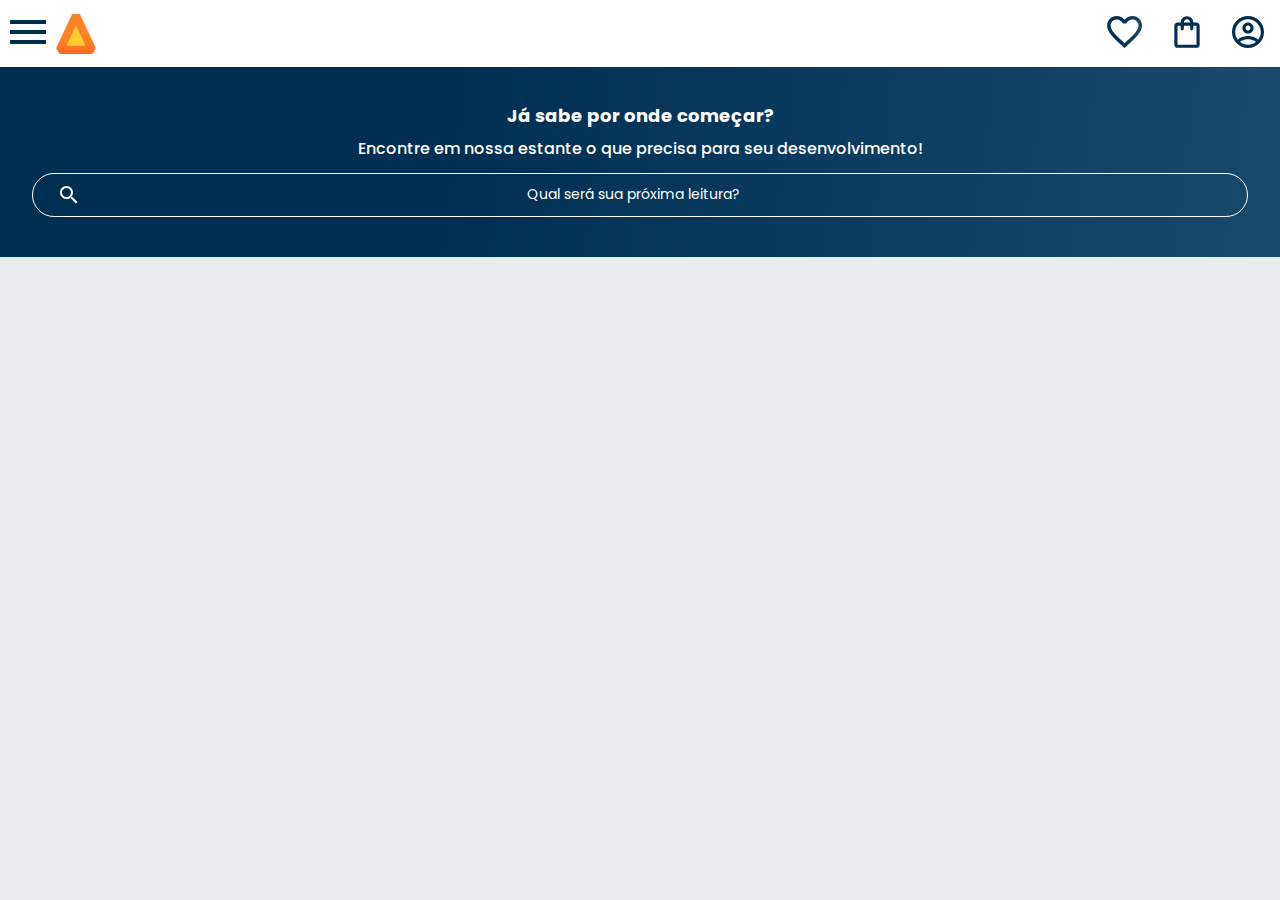
==== AluraBooks/index.html @ f0db960e "HTML e CSS" ====
<!DOCTYPE html>
<html>

<head>
    <meta charset="UTF-8">
    <meta name="viewport" content="width=device-width, initial-scale=1.0">
    <title>AluraBooks</title>
    <link rel="stylesheet" href="reset.css">    
    <link rel="preconnect" href="https://fonts.googleapis.com">
    <link rel="preconnect" href="https://fonts.gstatic.com" crossorigin>
    <link href="https://fonts.googleapis.com/css2?family=Poppins:wght@300;400;500;700&display=swap" rel="stylesheet">    
    <link rel="stylesheet" href="styles.css">

</head>

<body>
    <header class="cabecalho">
        <div class="container">
            <input type="checkbox" id="menu" class="container__botao">
            <label for="menu">
                <span class="cabecalho__menu-hamburguer container__imagem"></span>
            </label>
            <ul class="lista-menu">
                <li class="lista-menu__titulo">Categorias</li>
                <li class="lista-menu__item">
                    <a class="lista-menu__link" href="#">Programação</a>
                </li>
                <li class="lista-menu__item">
                    <a class="lista-menu__link" href="#">Front-End</a>
                </li>
                <li class="lista-menu__item">
                    <a class="lista-menu__link" href="#">Infraestrutura</a>
                </li>
                <li class="lista-menu__item">
                    <a class="lista-menu__link" href="#">Business</a>
                </li>
                <li class="lista-menu__item">
                    <a class="lista-menu__link" href="#">Design & Ux</a>
                </li>
            </ul>
            <img src="images/Logo.svg" alt="Logo da AluraBooks">
        </div>
        <div class="container">
            <a href="#"> <img class="container__imagem" src="images/Favoritos.svg" alt="Meus Favoritos"></a>
            <a href="#"> <img class="container__imagem" src="images/Compras.svg" alt="Carrinho de Compras"></a>
            <a href="#"><img class="container__imagem" src="images/Usuario.svg" alt=" Meu Perfil"></a>
        </div>
    </header>

    <section class="banner">

        <h2 class="banner__titulo">Já sabe por onde começar?</h2>
        <p class="banner__texto">Encontre em nossa estante o que precisa para seu desenvolvimento!</p>
        <input type="search" class="banner__pesquisa" placeholder="Qual será sua próxima leitura?">

    </section>

    <footer></footer>
</body>

</html>
---- AluraBooks/styles.css ----
@import url("Styles/header.css");
@import url("Styles/banner.css");





:root {
    --cor-de-fundo: #EBECEE;
    --branco:#FFFFFF;
    --laranja:#EB9B00;
    --azul-degrade: linear-gradient(97.54deg, #002F52 35.49%, #326589 165.37%);
    --font-principal: "Poppins";
}

body {
    background-color: var(--cor-de-fundo);
    font-family:var(--font-principal);
    font-size: 16px;
    font-weight: 400;

}
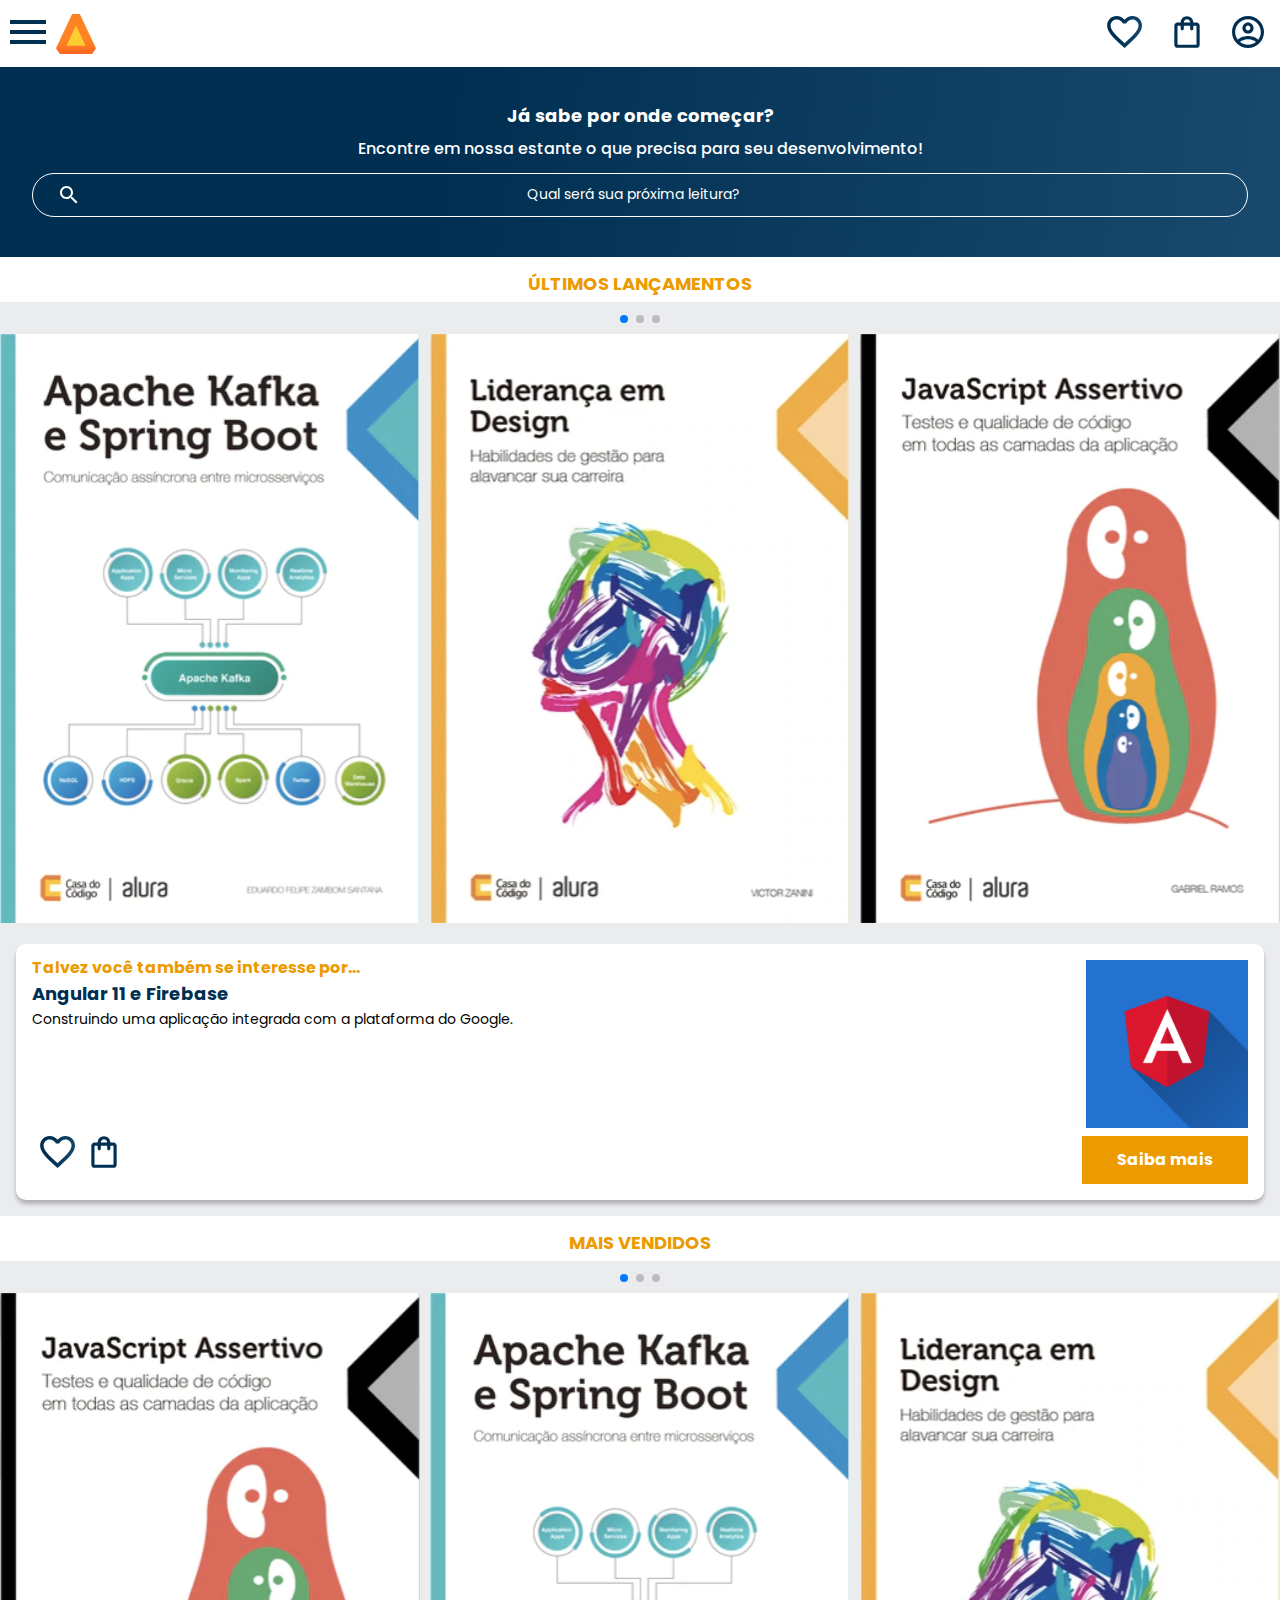
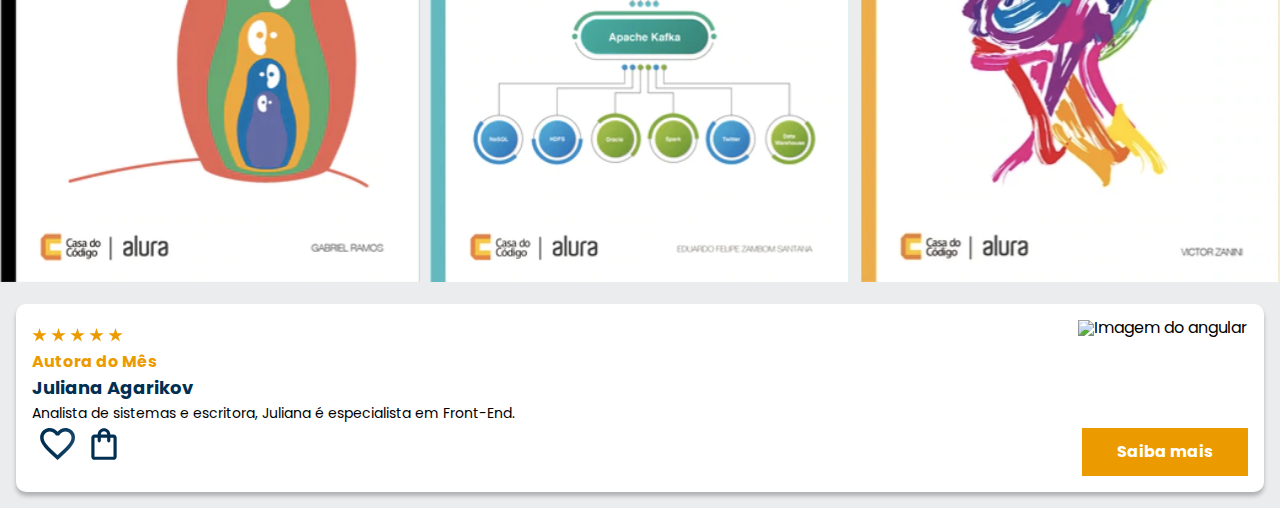
==== commit 34bb9500: "HTML e CSS" ====
--- a/AluraBooks/index.html
+++ b/AluraBooks/index.html
@@ -5,10 +5,11 @@
     <meta charset="UTF-8">
     <meta name="viewport" content="width=device-width, initial-scale=1.0">
     <title>AluraBooks</title>
-    <link rel="stylesheet" href="reset.css">    
+    <link rel="stylesheet" href="reset.css">
     <link rel="preconnect" href="https://fonts.googleapis.com">
     <link rel="preconnect" href="https://fonts.gstatic.com" crossorigin>
-    <link href="https://fonts.googleapis.com/css2?family=Poppins:wght@300;400;500;700&display=swap" rel="stylesheet">    
+    <link href="https://fonts.googleapis.com/css2?family=Poppins:wght@300;400;500;700&display=swap" rel="stylesheet">
+    <link rel="stylesheet" href="https://cdn.jsdelivr.net/npm/swiper@9/swiper-bundle.min.css" />
     <link rel="stylesheet" href="styles.css">
 
 </head>
@@ -55,7 +56,123 @@
 
     </section>
 
+    <section class="carrossel">
+        <h2 class="carrossel_titulo">ÚLTIMOS LANÇAMENTOS</h2>
+        <!-- Slider main container -->
+        <div class="swiper">
+            <div class="swiper-pagination"></div>
+            <!-- Additional required wrapper -->
+            <div class="swiper-wrapper">
+                <!-- Slides -->
+                <div class="swiper-slide"><img src="images/ApacheKafka.svg"
+                        alt="Livro sobre apache kafta e spring boot da alura books"></div>
+                <div class="swiper-slide"><img src="images/Liderança.svg"
+                        alt="Livro sobre liderança em design da alura books"></div>
+                <div class="swiper-slide"><img src="images/Javascript.svg"
+                        alt="Livro sobre javascript assertivo da alura books"></div>
+                <div class="swiper-slide"><img src="images/Guia Front-end.svg"
+                        alt="Livro guia front end da alura books"></div>
+                <div class="swiper-slide"><img src="images/Portugol.svg" alt="Livro sobre Portugol da alura books">
+                </div>
+                ...
+            </div>
+            <!-- If we need navigation buttons -->
+            <div class="swiper-button-prev"></div>
+            <div class="swiper-button-next"></div>
+        </div>
+
+        <div class="card">
+            <!--1° Linha-->
+            <div class="card__descricao">
+                <!-- 1° Coluna-->
+                <div class="descricao">
+                    <h3 class="descricao__titulo">Talvez você também se interesse por...</h3>
+                    <h2 class="descricao__titulo-livro">Angular 11 e Firebase</h2>
+                    <p class="descricao__texto">Construindo uma aplicação integrada com a plataforma do Google.</p>
+                </div>
+                <!--2° Coluna-->
+                <img class="descricao__imagem" src="images/Angular.svg" alt="Imagem do angular">
+            </div>
+            <!--2° Linha-->
+            <div class="card__botoes">
+                <!--1° Coluna-->
+                <ul class="botoes">
+                    <li class="botoes__item"><img src="images/Favoritos.svg" alt="Favoritar livro"></li>
+                    <li class="botoes__item"><img src="images/Compras.svg" alt="Adicionar no carrinho de compras"></li>
+                </ul>
+                <!--2° Coluna-->
+                <a href="#" class="botoes__ancora">Saiba mais</a>
+            </div>
+        </div>
+    </section>
+
+    <section class="carrossel">
+        <h2 class="carrossel_titulo">MAIS VENDIDOS</h2>
+
+        <!-- Slider main container -->
+        <div class="swiper">
+            <div class="swiper-pagination"></div>
+            <!-- Additional required wrapper -->
+            <div class="swiper-wrapper">
+                <!-- Slides -->
+                <div class="swiper-slide"><img src="images/Javascript.svg"
+                    alt="Livro sobre javascript assertivo da alura books"></div>
+                <div class="swiper-slide"><img src="images/ApacheKafka.svg"
+                        alt="Livro sobre apache kafta e spring boot da alura books"></div>
+                <div class="swiper-slide"><img src="images/Liderança.svg"
+                        alt="Livro sobre liderança em design da alura books"></div>                
+                <div class="swiper-slide"><img src="images/Guia Front-end.svg"
+                        alt="Livro guia front end da alura books"></div>
+                <div class="swiper-slide"><img src="images/Portugol.svg" alt="Livro sobre Portugol da alura books">
+                </div>
+                ...
+            </div>
+            <!-- If we need navigation buttons -->
+            <div class="swiper-button-prev"></div>
+            <div class="swiper-button-next"></div>
+        </div>
+
+        <div class="card">
+            <!--1° Linha-->
+            <div class="card__descricao">
+                <!-- 1° Coluna-->
+                <div class="descricao">
+                    <img class="card__estrelinhas" src="images/Estrelinhas.svg">
+                    <h3 class="descricao__titulo">Autora do Mês</h3>
+                    <h2 class="descricao__titulo-livro">Juliana Agarikov</h2>
+                    <p class="descricao__texto">Analista de sistemas e escritora, Juliana é especialista em Front-End.</p>
+                </div>
+                <!--2° Coluna-->
+                <img class="descricao__imagem" src="images/Perfil-escritora 1.svg" alt="Imagem do angular">
+            </div>
+            <!--2° Linha-->
+            <div class="card__botoes">
+                <!--1° Coluna-->
+                <ul class="botoes">
+                    <li class="botoes__item"><img src="images/Favoritos.svg" alt="Favoritar livro"></li>
+                    <li class="botoes__item"><img src="images/Compras.svg" alt="Adicionar no carrinho de compras"></li>
+                </ul>
+                <!--2° Coluna-->
+                <a href="#" class="botoes__ancora">Saiba mais</a>
+            </div>
+        </div>
+
+    </section>
+
     <footer></footer>
+
+
+    <script src="https://cdn.jsdelivr.net/npm/swiper@9/swiper-bundle.min.js"></script>
+    <script>const swiper = new Swiper('.swiper', {
+            spaceBetween: 10,
+            slidesPerView: 3,
+            pagination: {
+                el: '.swiper-pagination',
+                type: 'bullets',
+            },
+
+        });
+    </script>
 </body>
 
 </html>--- a/AluraBooks/styles.css
+++ b/AluraBooks/styles.css
@@ -1,8 +1,6 @@
 @import url("Styles/header.css");
 @import url("Styles/banner.css");
-
-
-
+@import url("Styles/carrossel.css");
 
 
 :root {
@@ -11,6 +9,8 @@
     --laranja:#EB9B00;
     --azul-degrade: linear-gradient(97.54deg, #002F52 35.49%, #326589 165.37%);
     --font-principal: "Poppins";
+    --azul: #002F52;
+
 }
 
 body {
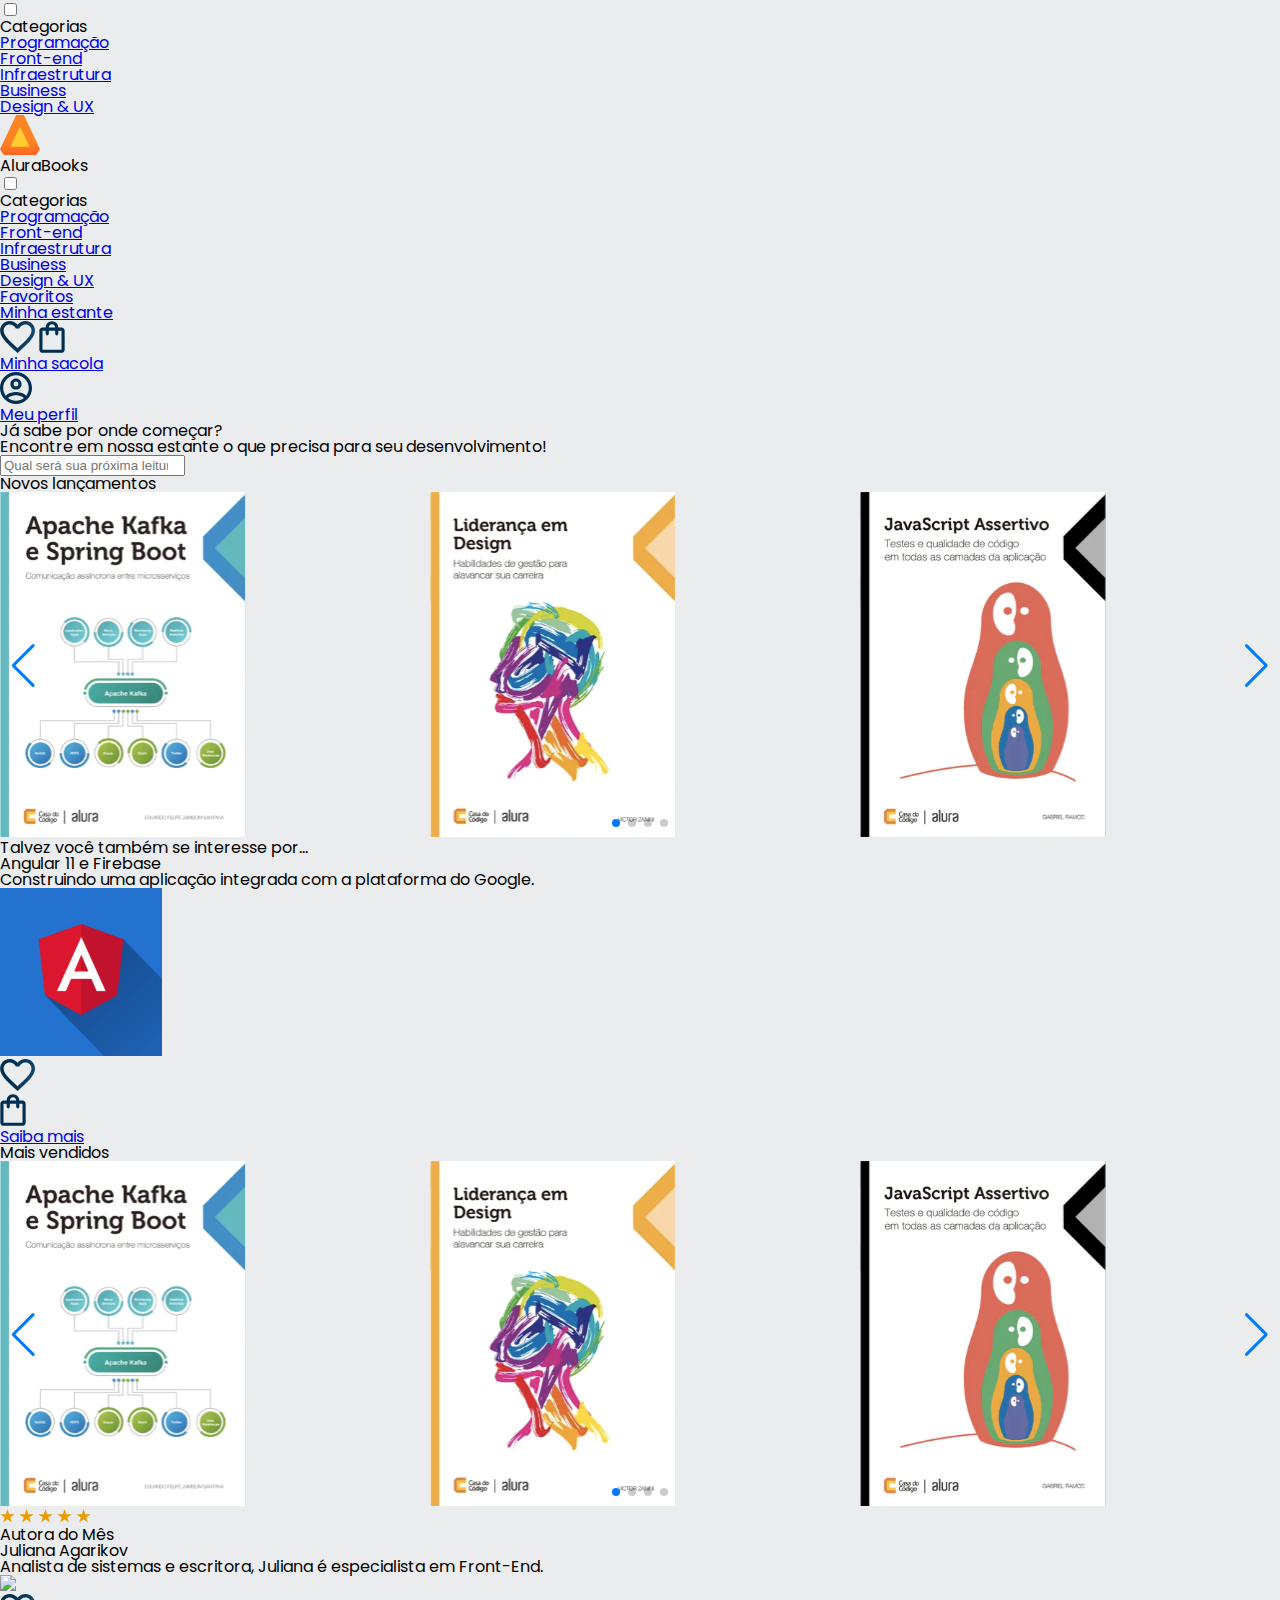
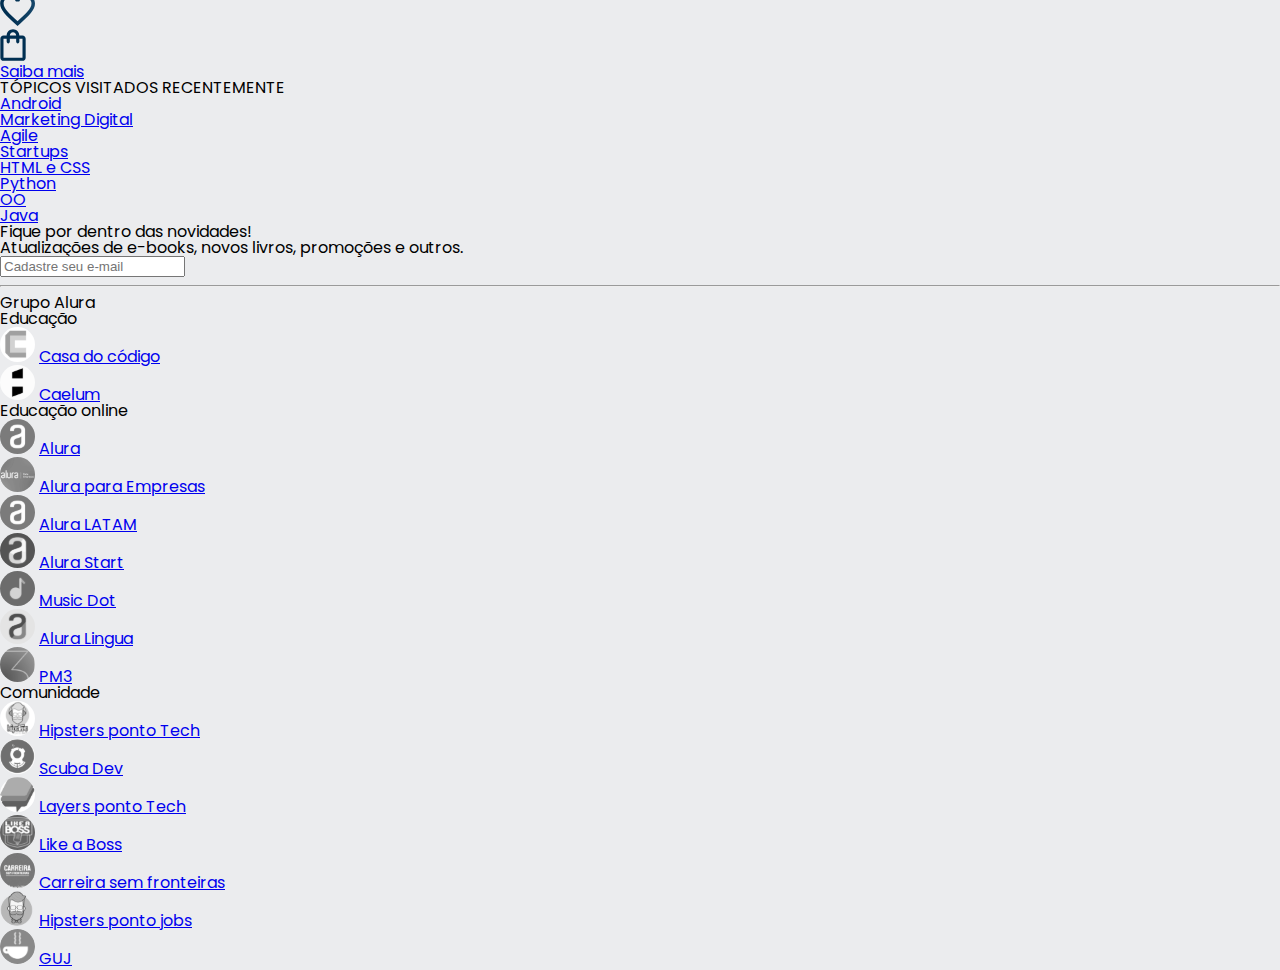
==== commit d269d3de: "HTML e CSS" ====
--- a/AluraBooks/index.html
+++ b/AluraBooks/index.html
@@ -9,168 +9,325 @@
     <link rel="preconnect" href="https://fonts.googleapis.com">
     <link rel="preconnect" href="https://fonts.gstatic.com" crossorigin>
     <link href="https://fonts.googleapis.com/css2?family=Poppins:wght@300;400;500;700&display=swap" rel="stylesheet">
-    <link rel="stylesheet" href="https://cdn.jsdelivr.net/npm/swiper@9/swiper-bundle.min.css" />
+    <link rel="stylesheet" href="https://unpkg.com/swiper@8/swiper-bundle.min.css" />
+    <link href="https://fonts.googleapis.com/css2?family=Josefin+Sans:wght@400;700&display=swap" rel="stylesheet">
     <link rel="stylesheet" href="styles.css">
-
 </head>
 
 <body>
-    <header class="cabecalho">
+    <header class="cabeçalho">
         <div class="container">
             <input type="checkbox" id="menu" class="container__botao">
-            <label for="menu">
-                <span class="cabecalho__menu-hamburguer container__imagem"></span>
+            <label for="menu" class="container__rotulo">
+                <span class="cabeçalho__menu-hamburguer container__imagem"></span>
             </label>
             <ul class="lista-menu">
                 <li class="lista-menu__titulo">Categorias</li>
                 <li class="lista-menu__item">
-                    <a class="lista-menu__link" href="#">Programação</a>
-                </li>
-                <li class="lista-menu__item">
-                    <a class="lista-menu__link" href="#">Front-End</a>
-                </li>
-                <li class="lista-menu__item">
-                    <a class="lista-menu__link" href="#">Infraestrutura</a>
-                </li>
-                <li class="lista-menu__item">
-                    <a class="lista-menu__link" href="#">Business</a>
-                </li>
-                <li class="lista-menu__item">
-                    <a class="lista-menu__link" href="#">Design & Ux</a>
+                    <a href="#" class="lista-menu__link">Programação</a>
+                </li>
+                <li class="lista-menu__item">
+                    <a href="#" class="lista-menu__link">Front-end</a>
+                </li>
+                <li class="lista-menu__item">
+                    <a href="#" class="lista-menu__link">Infraestrutura</a>
+                </li>
+                <li class="lista-menu__item">
+                    <a href="#" class="lista-menu__link">Business</a>
+                </li>
+                <li class="lista-menu__item">
+                    <a href="#" class="lista-menu__link">Design & UX</a>
                 </li>
             </ul>
-            <img src="images/Logo.svg" alt="Logo da AluraBooks">
-        </div>
+            <img src="img/Logo.svg" alt="Logo da Alurabooks" class="container__imagem">
+            <h1 class="container__titulo"><b class="container__titulo--negrito">Alura</b>Books</h1>
+        </div>
+
+        <ul class="opções">
+            <input type="checkbox" id="opções-menu" class="opções__botão">
+            <label for="opções-menu" class="opções__rotulo">
+                <li class="opções__item">Categorias</li>
+            </label>
+
+            <ul class="lista-menu">
+                <li class="lista-menu__item">
+                    <a href="#" class="lista-menu__link">Programação</a>
+                </li>
+                <li class="lista-menu__item">
+                    <a href="#" class="lista-menu__link">Front-end</a>
+                </li>
+                <li class="lista-menu__item">
+                    <a href="#" class="lista-menu__link">Infraestrutura</a>
+                </li>
+                <li class="lista-menu__item">
+                    <a href="#" class="lista-menu__link">Business</a>
+                </li>
+                <li class="lista-menu__item">
+                    <a href="#" class="lista-menu__link">Design & UX</a>
+                </li>
+            </ul>
+
+            <li class="opções__item"><a href="#" class="opções__link">Favoritos</a></li>
+            <li class="opções__item"><a href="#" class="opções__link">Minha estante</a></li>
+        </ul>
+
         <div class="container">
-            <a href="#"> <img class="container__imagem" src="images/Favoritos.svg" alt="Meus Favoritos"></a>
-            <a href="#"> <img class="container__imagem" src="images/Compras.svg" alt="Carrinho de Compras"></a>
-            <a href="#"><img class="container__imagem" src="images/Usuario.svg" alt=" Meu Perfil"></a>
+            <a href="#"><img src="img/Favoritos.svg" alt="Meus favoritos"
+                    class="container__imagem container__imagem-transparente"></a>
+            <a href="#" class="container__link">
+                <img src="img/Compras.svg" alt="Carrinhos de compras" class="container__imagem">
+                <p class="container__texto">Minha sacola</p>
+            </a>
+            <a href="#" class="container__link">
+                <img src="img/Usuario.svg" alt="Meu perfil" class="container__imagem">
+                <p class="container__texto">Meu perfil</p>
+            </a>
         </div>
     </header>
-
     <section class="banner">
-
         <h2 class="banner__titulo">Já sabe por onde começar?</h2>
         <p class="banner__texto">Encontre em nossa estante o que precisa para seu desenvolvimento!</p>
         <input type="search" class="banner__pesquisa" placeholder="Qual será sua próxima leitura?">
-
-    </section>
-
+    </section>
     <section class="carrossel">
-        <h2 class="carrossel_titulo">ÚLTIMOS LANÇAMENTOS</h2>
+        <h2 class="carrossel__titulo">Novos lançamentos</h2>
         <!-- Slider main container -->
-        <div class="swiper">
-            <div class="swiper-pagination"></div>
-            <!-- Additional required wrapper -->
-            <div class="swiper-wrapper">
-                <!-- Slides -->
-                <div class="swiper-slide"><img src="images/ApacheKafka.svg"
-                        alt="Livro sobre apache kafta e spring boot da alura books"></div>
-                <div class="swiper-slide"><img src="images/Liderança.svg"
-                        alt="Livro sobre liderança em design da alura books"></div>
-                <div class="swiper-slide"><img src="images/Javascript.svg"
-                        alt="Livro sobre javascript assertivo da alura books"></div>
-                <div class="swiper-slide"><img src="images/Guia Front-end.svg"
-                        alt="Livro guia front end da alura books"></div>
-                <div class="swiper-slide"><img src="images/Portugol.svg" alt="Livro sobre Portugol da alura books">
-                </div>
-                ...
+        <div class="carrossel__container">
+            <div class="swiper">
+                <!-- Additional required wrapper -->
+                <!-- If we need pagination -->
+                <div class="swiper-pagination"></div>
+
+                <div class="swiper-wrapper">
+                    <!-- Slides -->
+                    <div class="swiper-slide"><img src="img/ApacheKafka.svg"
+                            alt="Livro sobre apache kafka e spring boot da alura books"></div>
+                    <div class="swiper-slide"><img src="img/Liderança.svg"
+                            alt="Livro sobre liderança em design da alura books"></div>
+                    <div class="swiper-slide"><img src="img/Javascript.svg"
+                            alt="Livro sobre javascript assertivo da alurabooks"></div>
+                    <div class="swiper-slide"><img src="img/Guia Front-end.svg" alt="Livro Guia front end"></div>
+                    <div class="swiper-slide"><img src="img/Portugol.svg" alt="Livro sobre portugol"></div>
+                    <div class="swiper-slide"><img src="img/Acessibilidade.svg" alt="livro sobre acessibilidade"></div>
+                </div>
+
+                <!-- If we need navigation buttons -->
+                <div class="swiper-button-prev"></div>
+                <div class="swiper-button-next"></div>
             </div>
-            <!-- If we need navigation buttons -->
-            <div class="swiper-button-prev"></div>
-            <div class="swiper-button-next"></div>
-        </div>
-
-        <div class="card">
-            <!--1° Linha-->
-            <div class="card__descricao">
-                <!-- 1° Coluna-->
-                <div class="descricao">
-                    <h3 class="descricao__titulo">Talvez você também se interesse por...</h3>
-                    <h2 class="descricao__titulo-livro">Angular 11 e Firebase</h2>
-                    <p class="descricao__texto">Construindo uma aplicação integrada com a plataforma do Google.</p>
-                </div>
-                <!--2° Coluna-->
-                <img class="descricao__imagem" src="images/Angular.svg" alt="Imagem do angular">
+
+            <div class="card">
+                <!-- 1º linha -->
+                <div class="card__descrição">
+                    <!-- 1º coluna -->
+                    <div class="descrição">
+                        <h3 class="descrição__titulo">Talvez você também se interesse por...</h3>
+                        <h2 class="descrição__titulo-livro">Angular 11 e Firebase</h2>
+                        <p class="descrição__texto">Construindo uma aplicação integrada com a plataforma do Google.</p>
+                    </div>
+                    <!-- 2º coluna -->
+                    <img src="img/Angular.svg" class="descrição__imagem">
+                </div>
+
+                <!-- 2º linha -->
+                <div class="card__botões">
+                    <!-- 1º coluna -->
+                    <ul class="botões">
+                        <li class="botões__item"><img src="img/Favoritos.svg" alt="Favoritar livro"></li>
+                        <li class="botões__item"><img src="img/Compras.svg" alt="Adicionar no carrinho de compras"></li>
+                    </ul>
+                    <!-- 2º coluna -->
+                    <a href="#" class="botões__ancora">Saiba mais</a>
+                </div>
             </div>
-            <!--2° Linha-->
-            <div class="card__botoes">
-                <!--1° Coluna-->
-                <ul class="botoes">
-                    <li class="botoes__item"><img src="images/Favoritos.svg" alt="Favoritar livro"></li>
-                    <li class="botoes__item"><img src="images/Compras.svg" alt="Adicionar no carrinho de compras"></li>
-                </ul>
-                <!--2° Coluna-->
-                <a href="#" class="botoes__ancora">Saiba mais</a>
+        </div>
+    </section>
+
+    <section class="carrossel">
+        <h2 class="carrossel__titulo">Mais vendidos</h2>
+        <!-- Slider main container -->
+        <div class="carrossel__container">
+            <div class="swiper">
+                <!-- Additional required wrapper -->
+                <!-- If we need pagination -->
+                <div class="swiper-pagination"></div>
+
+                <div class="swiper-wrapper">
+                    <!-- Slides -->
+                    <div class="swiper-slide"><img src="img/ApacheKafka.svg"
+                            alt="Livro sobre apache kafka e spring boot da alura books"></div>
+                    <div class="swiper-slide"><img src="img/Liderança.svg"
+                            alt="Livro sobre liderança em design da alura books"></div>
+                    <div class="swiper-slide"><img src="img/Javascript.svg"
+                            alt="Livro sobre javascript assertivo da alurabooks"></div>
+                    <div class="swiper-slide"><img src="img/Guia Front-end.svg" alt="Livro Guia front end"></div>
+                    <div class="swiper-slide"><img src="img/Portugol.svg" alt="Livro sobre portugol"></div>
+                    <div class="swiper-slide"><img src="img/Acessibilidade.svg" alt="livro sobre acessibilidade"></div>
+                </div>
+
+                <!-- If we need navigation buttons -->
+                <div class="swiper-button-prev"></div>
+                <div class="swiper-button-next"></div>
             </div>
-        </div>
-    </section>
-
-    <section class="carrossel">
-        <h2 class="carrossel_titulo">MAIS VENDIDOS</h2>
-
-        <!-- Slider main container -->
-        <div class="swiper">
-            <div class="swiper-pagination"></div>
-            <!-- Additional required wrapper -->
-            <div class="swiper-wrapper">
-                <!-- Slides -->
-                <div class="swiper-slide"><img src="images/Javascript.svg"
-                    alt="Livro sobre javascript assertivo da alura books"></div>
-                <div class="swiper-slide"><img src="images/ApacheKafka.svg"
-                        alt="Livro sobre apache kafta e spring boot da alura books"></div>
-                <div class="swiper-slide"><img src="images/Liderança.svg"
-                        alt="Livro sobre liderança em design da alura books"></div>                
-                <div class="swiper-slide"><img src="images/Guia Front-end.svg"
-                        alt="Livro guia front end da alura books"></div>
-                <div class="swiper-slide"><img src="images/Portugol.svg" alt="Livro sobre Portugol da alura books">
-                </div>
-                ...
+
+            <div class="card">
+                <!-- 1º linha -->
+                <div class="card__descrição">
+                    <!-- 1º coluna -->
+                    <div class="descrição">
+                        <img src="img/Estrelinhas.svg" alt="Avaliação 5 estrelas">
+                        <h3 class="descrição__titulo">Autora do Mês</h3>
+                        <h2 class="descrição__titulo-livro">Juliana Agarikov</h2>
+                        <p class="descrição__texto">Analista de sistemas e escritora, Juliana é especialista em
+                            Front-End.
+                        </p>
+                    </div>
+                    <!-- 2º coluna -->
+                    <img src="img/Escritora.svg" class="descrição__imagem">
+                </div>
+
+                <!-- 2º linha -->
+                <div class="card__botões">
+                    <!-- 1º coluna -->
+                    <ul class="botões">
+                        <li class="botões__item"><img src="img/Favoritos.svg" alt="Favoritar livro"></li>
+                        <li class="botões__item"><img src="img/Compras.svg" alt="Adicionar no carrinho de compras"></li>
+                    </ul>
+                    <!-- 2º coluna -->
+                    <a href="#" class="botões__ancora">Saiba mais</a>
+                </div>
             </div>
-            <!-- If we need navigation buttons -->
-            <div class="swiper-button-prev"></div>
-            <div class="swiper-button-next"></div>
-        </div>
-
-        <div class="card">
-            <!--1° Linha-->
-            <div class="card__descricao">
-                <!-- 1° Coluna-->
-                <div class="descricao">
-                    <img class="card__estrelinhas" src="images/Estrelinhas.svg">
-                    <h3 class="descricao__titulo">Autora do Mês</h3>
-                    <h2 class="descricao__titulo-livro">Juliana Agarikov</h2>
-                    <p class="descricao__texto">Analista de sistemas e escritora, Juliana é especialista em Front-End.</p>
-                </div>
-                <!--2° Coluna-->
-                <img class="descricao__imagem" src="images/Perfil-escritora 1.svg" alt="Imagem do angular">
-            </div>
-            <!--2° Linha-->
-            <div class="card__botoes">
-                <!--1° Coluna-->
-                <ul class="botoes">
-                    <li class="botoes__item"><img src="images/Favoritos.svg" alt="Favoritar livro"></li>
-                    <li class="botoes__item"><img src="images/Compras.svg" alt="Adicionar no carrinho de compras"></li>
-                </ul>
-                <!--2° Coluna-->
-                <a href="#" class="botoes__ancora">Saiba mais</a>
-            </div>
-        </div>
-
-    </section>
-
-    <footer></footer>
-
-
-    <script src="https://cdn.jsdelivr.net/npm/swiper@9/swiper-bundle.min.js"></script>
-    <script>const swiper = new Swiper('.swiper', {
+        </div>
+    </section>
+
+    <section class="tópicos">
+        <h2 class="tópicos__titulo">TÓPICOS VISITADOS RECENTEMENTE</h2>
+        <ul class="tópicos__lista">
+            <li class="tópicos__item">
+                <a href="#" class="tópicos__link">Android</a>
+            </li>
+            <li class="tópicos__item">
+                <a href="#" class="tópicos__link">Marketing Digital</a>
+            </li>
+            <li class="tópicos__item">
+                <a href="#" class="tópicos__link">Agile</a>
+            </li>
+            <li class="tópicos__item">
+                <a href="#" class="tópicos__link">Startups</a>
+            </li>
+            <li class="tópicos__item">
+                <a href="#" class="tópicos__link">HTML e CSS</a>
+            </li>
+            <li class="tópicos__item">
+                <a href="#" class="tópicos__link">Python</a>
+            </li>
+            <li class="tópicos__item">
+                <a href="#" class="tópicos__link">OO</a>
+            </li>
+            <li class="tópicos__item">
+                <a href="#" class="tópicos__link">Java</a>
+            </li>
+        </ul>
+    </section>
+
+    <section class="contato">
+        <div class="contato__descrição">
+            <h2 class="contato__titulo">Fique por dentro das novidades!</h2>
+            <p class="contato__texto">Atualizações de e-books, novos livros, promoções e outros.</p>
+        </div>
+        <input type="email" placeholder="Cadastre seu e-mail" class="contato__email">
+    </section>
+
+    <hr />
+
+    <footer class="rodapé">
+        <h2 class="rodapé__titulo">Grupo Alura</h2>
+        <ul class="lista-rodapé">
+            <li class="lista-rodapé__titulo">Educação</li>
+            <li class="lista-rodapé__item">
+                <img src="img/CasaDoCodigo.svg" alt="Logo da casa do código">
+                <a href="#" class="lista-rodapé__link">Casa do código</a>
+            </li>
+            <li class="lista-rodapé__item">
+                <img src="img/Caelum.svg" alt="Logo da caelum">
+                <a href="#" class="lista-rodapé__link">Caelum</a>
+            </li>
+        </ul>
+
+        <ul class="lista-rodapé">
+            <li class="lista-rodapé__titulo">Educação online</li>
+            <li class="lista-rodapé__item">
+                <img src="img/Alura.svg" alt="Logo da Alura">
+                <a href="#" class="lista-rodapé__link">Alura</a>
+            </li>
+            <li class="lista-rodapé__item">
+                <img src="img/AluraEmpresas.svg" alt="Logo da Alura para Empresas">
+                <a href="#" class="lista-rodapé__link">Alura para Empresas</a>
+            </li>
+            <li class="lista-rodapé__item">
+                <img src="img/AluraLATAM.svg" alt="Logo da Alura Latam">
+                <a href="#" class="lista-rodapé__link">Alura LATAM</a>
+            </li>
+            <li class="lista-rodapé__item">
+                <img src="img/AluraStart.svg" alt="Logo da Alura START">
+                <a href="#" class="lista-rodapé__link">Alura Start</a>
+            </li>
+            <li class="lista-rodapé__item">
+                <img src="img/MusicDot.svg" alt="Logo da Music Dot">
+                <a href="#" class="lista-rodapé__link">Music Dot</a>
+            </li>
+            <li class="lista-rodapé__item">
+                <img src="img/AluraLingua.svg" alt="Logo da Alura Lingua">
+                <a href="#" class="lista-rodapé__link">Alura Lingua</a>
+            </li>
+            <li class="lista-rodapé__item">
+                <img src="img/PM3.svg" alt="Logo da PM3">
+                <a href="#" class="lista-rodapé__link">PM3</a>
+            </li>
+        </ul>
+
+        <ul class="lista-rodapé">
+            <li class="lista-rodapé__titulo">Comunidade</li>
+            <li class="lista-rodapé__item">
+                <img src="img/HipstersTech.svg" alt="Logo do Hipsters ponto Tech">
+                <a href="#" class="lista-rodapé__link">Hipsters ponto Tech</a>
+            </li>
+            <li class="lista-rodapé__item">
+                <img src="img/ScubaDev.svg" alt="Logo do Scuba Dev">
+                <a href="#" class="lista-rodapé__link">Scuba Dev</a>
+            </li>
+            <li class="lista-rodapé__item">
+                <img src="img/LayersTech.svg" alt="Logo do Layers ponto Tech">
+                <a href="#" class="lista-rodapé__link">Layers ponto Tech</a>
+            </li>
+            <li class="lista-rodapé__item">
+                <img src="img/LikeABoss.svg" alt="Logo do Like a Boss">
+                <a href="#" class="lista-rodapé__link">Like a Boss</a>
+            </li>
+            <li class="lista-rodapé__item">
+                <img src="img/CarreiraSemFronteira.svg" alt="Logo do Carreira sem fronteiras">
+                <a href="#" class="lista-rodapé__link">Carreira sem fronteiras</a>
+            </li>
+            <li class="lista-rodapé__item">
+                <img src="img/HipstersJobs.svg" alt="Logo do Hipsters ponto jobs">
+                <a href="#" class="lista-rodapé__link">Hipsters ponto jobs</a>
+            </li>
+            <li class="lista-rodapé__item">
+                <img src="img/GUJ.svg" alt="Logo do GUJ">
+                <a href="#" class="lista-rodapé__link">GUJ</a>
+            </li>
+        </ul>
+    </footer>
+
+    <script src="https://unpkg.com/swiper@8/swiper-bundle.min.js"></script>
+    <script>
+        const swiper = new Swiper('.swiper', {
             spaceBetween: 10,
             slidesPerView: 3,
             pagination: {
                 el: '.swiper-pagination',
                 type: 'bullets',
             },
-
         });
     </script>
 </body>
--- a/AluraBooks/styles.css
+++ b/AluraBooks/styles.css
@@ -1,23 +1,26 @@
-@import url("Styles/header.css");
-@import url("Styles/banner.css");
-@import url("Styles/carrossel.css");
-
+@import url("styles/header.css");
+@import url("styles/banner.css");
+@import url("styles/carrossel.css");
+@import url("styles/topicos.css");
+@import url("styles/contato.css");
+@import url("styles/rodapé.css");
 
 :root {
     --cor-de-fundo: #EBECEE;
-    --branco:#FFFFFF;
-    --laranja:#EB9B00;
+    --branco: #FFFFFF;
+    --laranja: #EB9B00;
     --azul-degrade: linear-gradient(97.54deg, #002F52 35.49%, #326589 165.37%);
-    --font-principal: "Poppins";
+    --fonte-principal: "Poppins";
     --azul: #002F52;
-
+    --fonte-secundario: "Josefin Sans";
+    --preto: #000000;
+    --cinza: #474646;
+    --cinza-claro: #858585;
 }
 
 body {
     background-color: var(--cor-de-fundo);
-    font-family:var(--font-principal);
+    font-family: var(--fonte-principal);
     font-size: 16px;
     font-weight: 400;
-
-}
-
+}